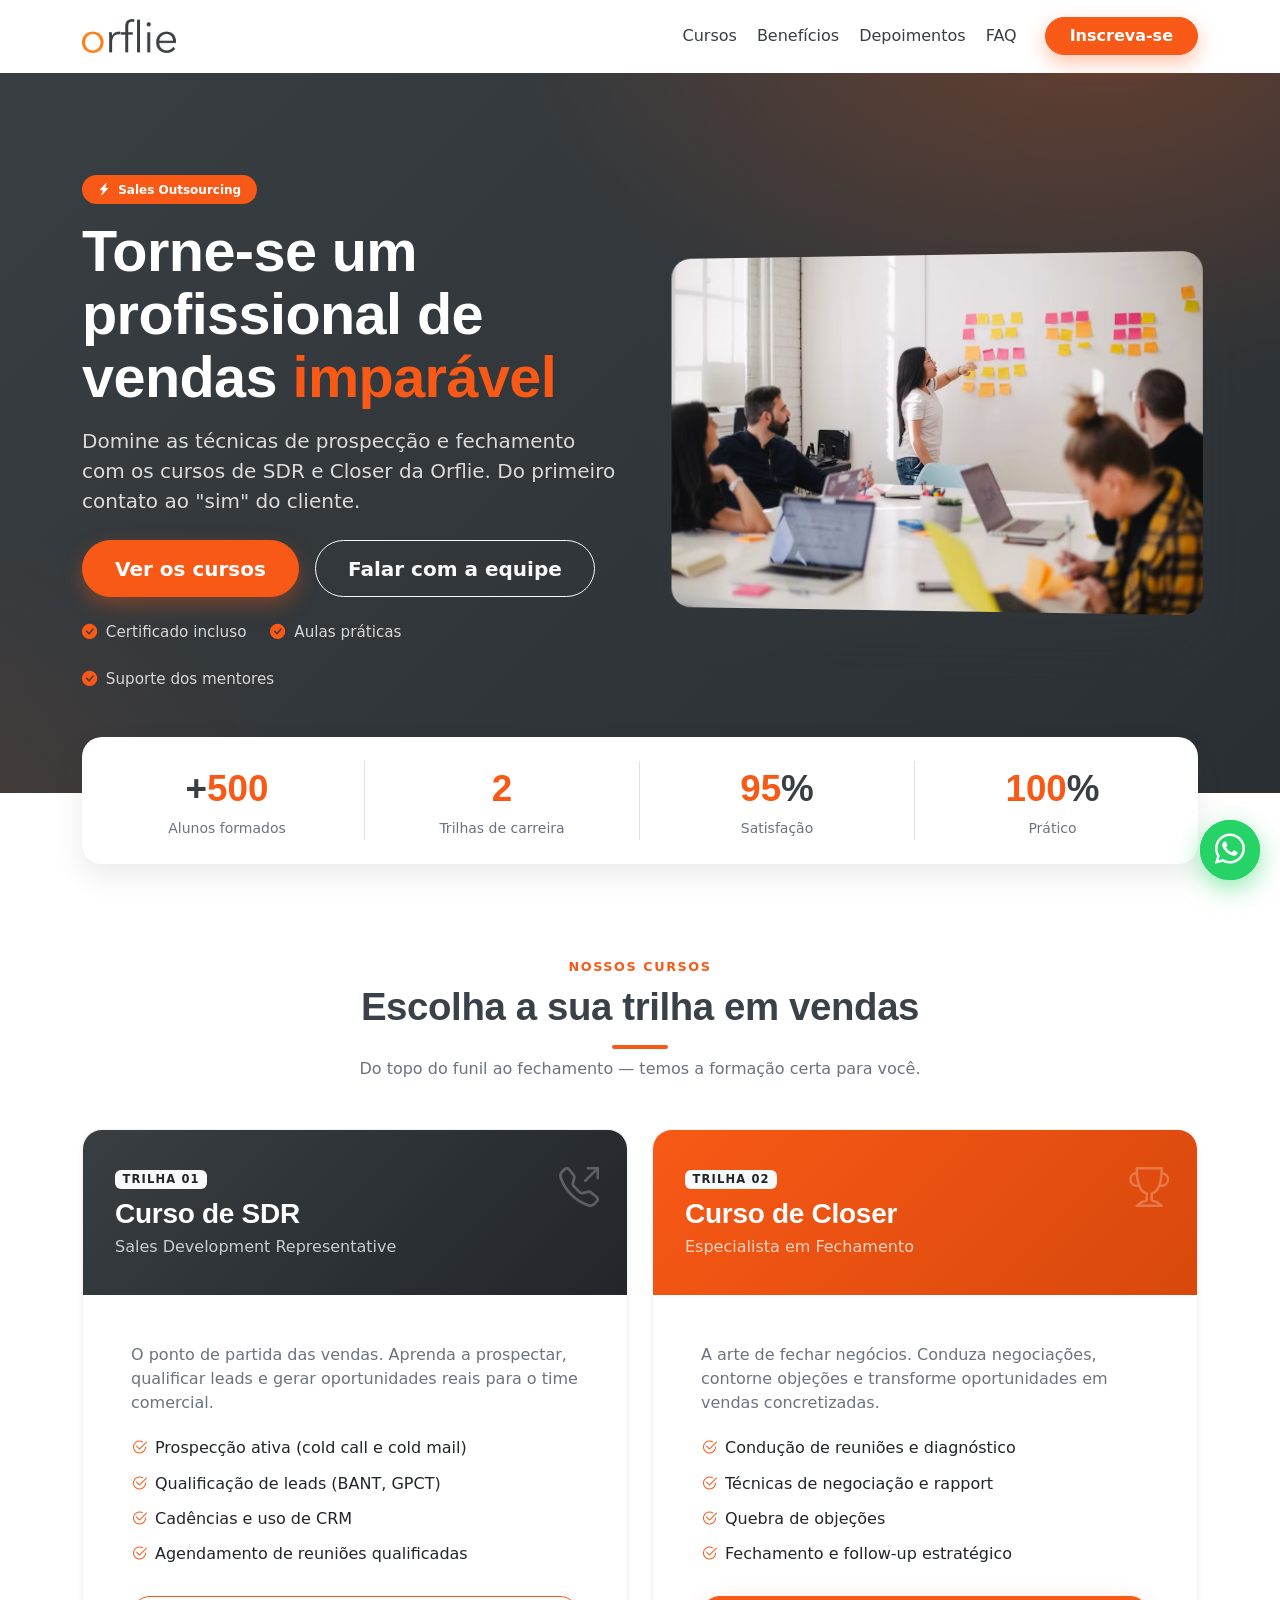
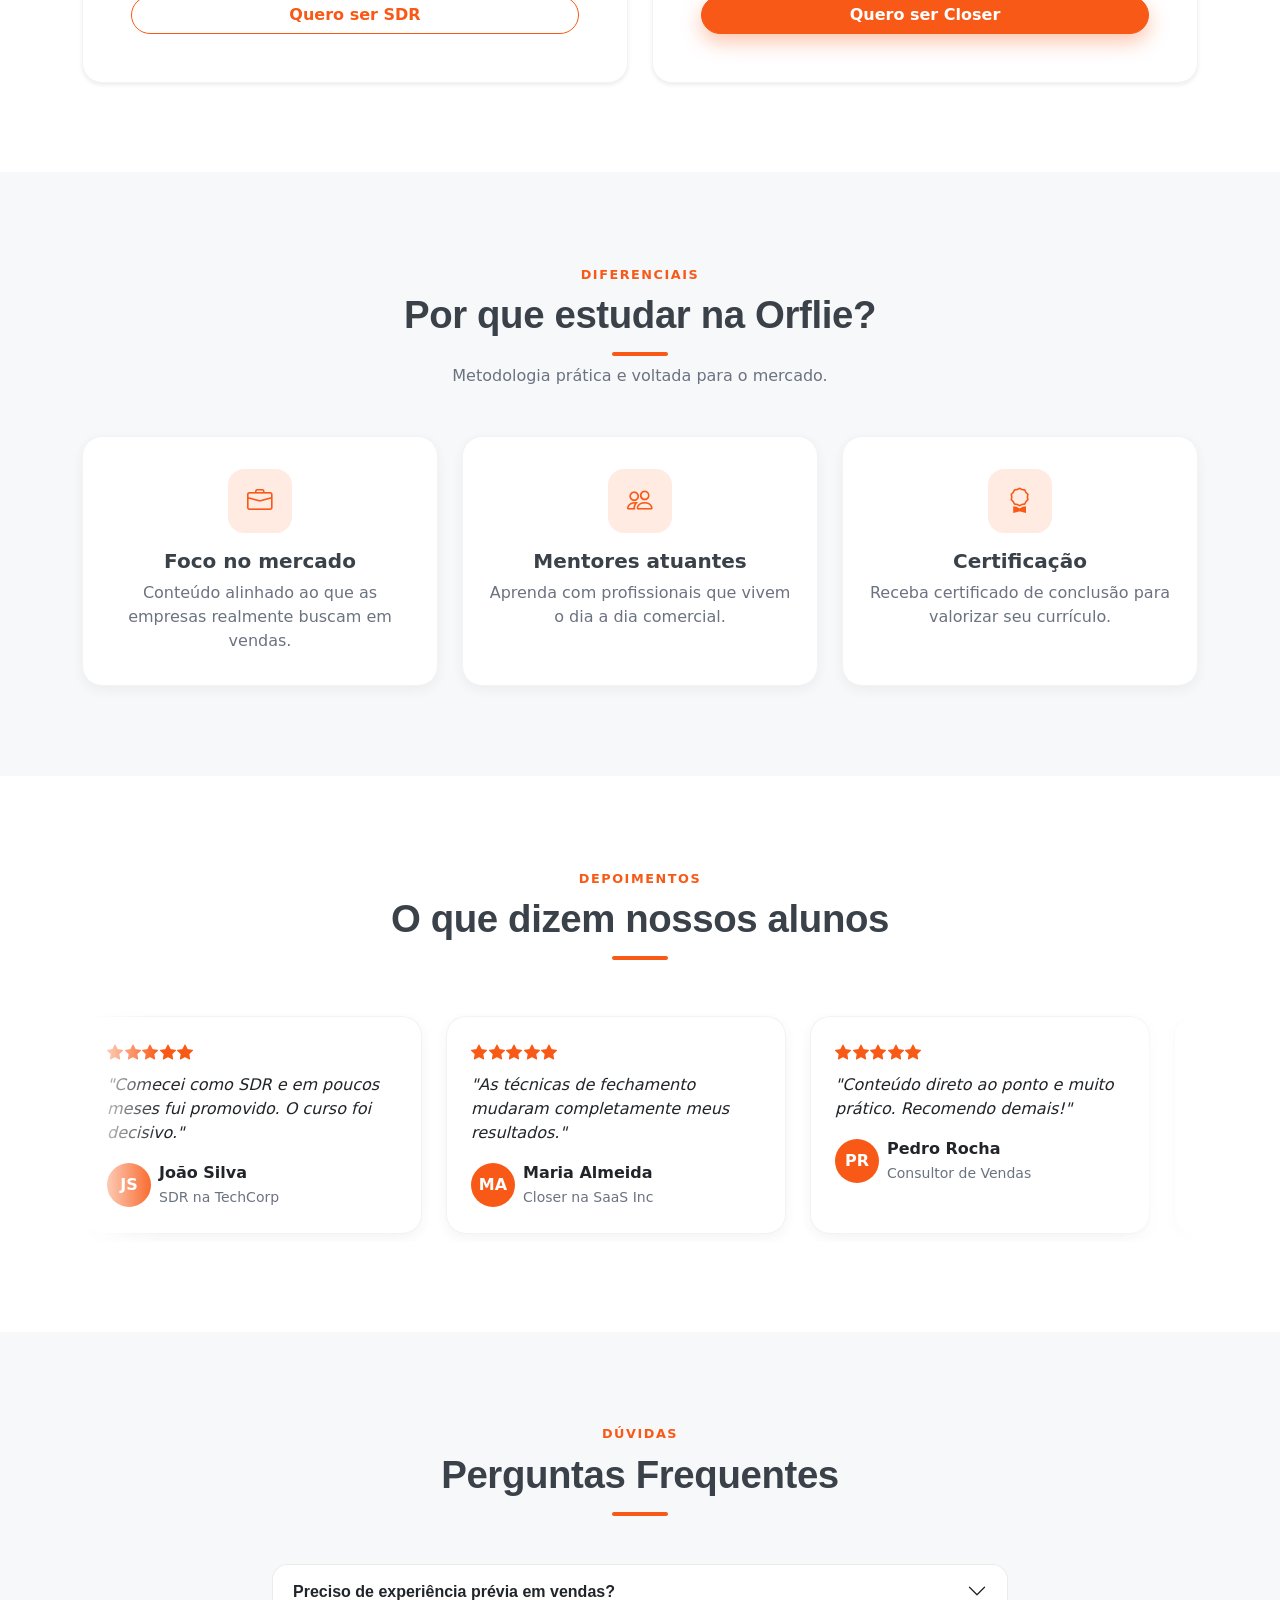
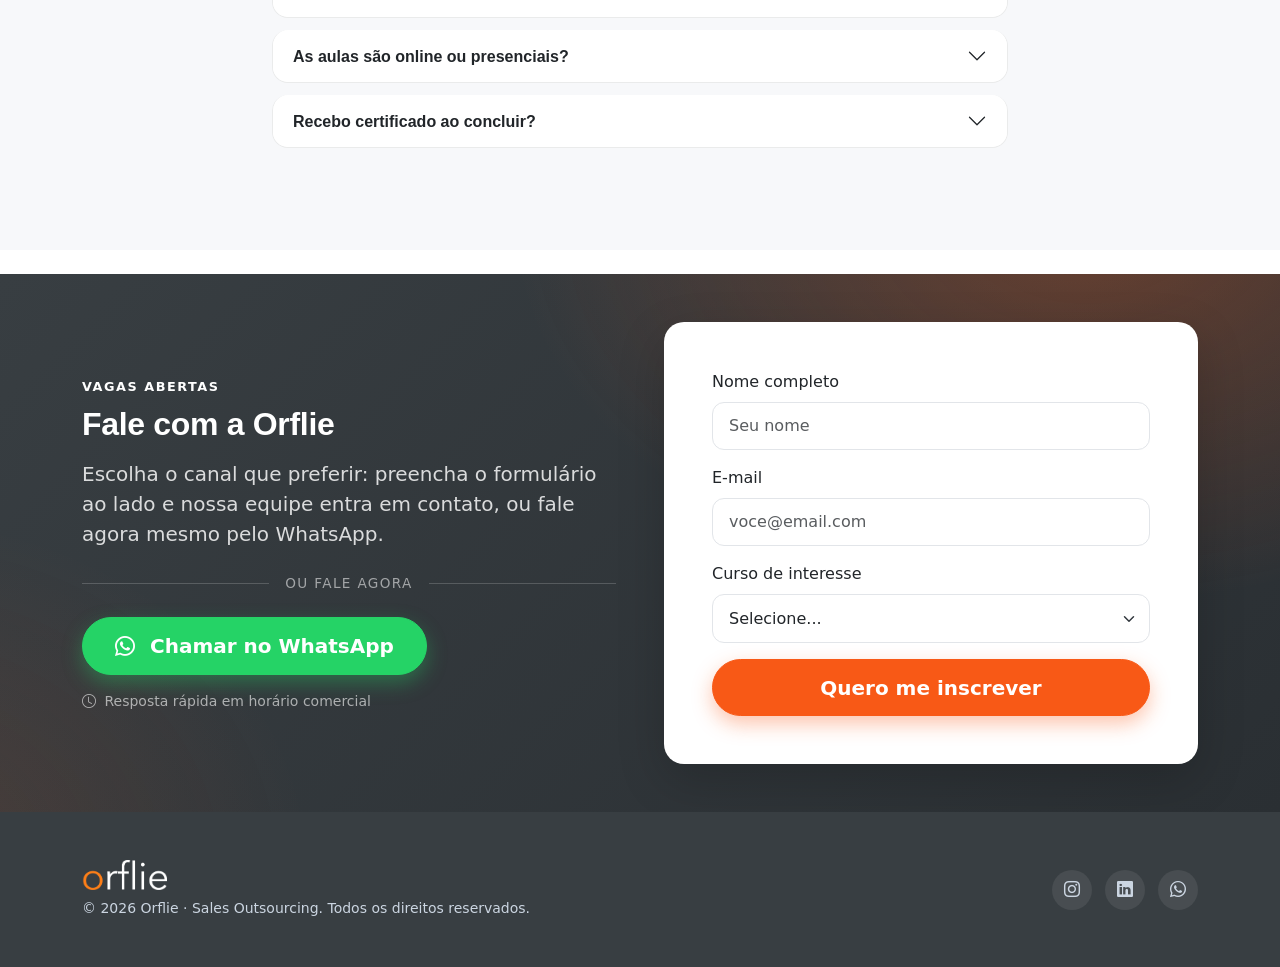
==== index.html @ b22fc9e7 "feat: adiciona robots.txt, sitemap.xml e gerador da og:image - robots.txt e sitemap.xml para rastrea" ====
<!DOCTYPE html>
<html lang="pt-BR">
<head>
  <meta charset="UTF-8" />
  <meta name="viewport" content="width=device-width, initial-scale=1.0" />
  <title>Orflie - Plataforma de Cursos</title>

  <!-- ===== SEO ===== -->
  <meta name="description" content="Plataforma de cursos de vendas da Orflie. Forme-se como SDR ou Closer com metodologia prática: prospecção, qualificação, negociação e fechamento." />
  <meta name="keywords" content="curso de SDR, curso de Closer, cursos de vendas, prospecção, qualificação de leads, fechamento de vendas, Orflie, sales outsourcing, treinamento comercial" />
  <meta name="author" content="Orflie" />
  <meta name="robots" content="index, follow" />
  <meta name="theme-color" content="#F85916" />
  <link rel="canonical" href="https://cursos.orflie.com/" />

  <!-- Open Graph (WhatsApp, Facebook, LinkedIn) -->
  <meta property="og:type" content="website" />
  <meta property="og:site_name" content="Orflie" />
  <meta property="og:locale" content="pt_BR" />
  <meta property="og:title" content="Orflie - Plataforma de Cursos" />
  <meta property="og:description" content="Forme-se como SDR ou Closer com metodologia prática de vendas. Do primeiro contato ao fechamento." />
  <meta property="og:url" content="https://cursos.orflie.com/" />
  <meta property="og:image" content="https://cursos.orflie.com/assets/images/og-image.png" />
  <meta property="og:image:width" content="1200" />
  <meta property="og:image:height" content="630" />
  <meta property="og:image:alt" content="Orflie - Plataforma de Cursos de SDR e Closer" />

  <!-- Twitter Cards -->
  <meta name="twitter:card" content="summary_large_image" />
  <meta name="twitter:title" content="Orflie - Plataforma de Cursos" />
  <meta name="twitter:description" content="Forme-se como SDR ou Closer com metodologia prática de vendas. Do primeiro contato ao fechamento." />
  <meta name="twitter:image" content="https://cursos.orflie.com/assets/images/og-image.png" />

  <!-- Favicon -->
  <link rel="icon" href="assets/images/favicon.ico" sizes="any" />
  <link rel="shortcut icon" href="assets/images/favicon.ico" />

  <!-- ===== Segurança aplicável via meta (as demais vêm por HTTP header) ===== -->
  <meta http-equiv="Content-Security-Policy" content="default-src 'self'; script-src 'self' https://cdn.jsdelivr.net; style-src 'self' https://cdn.jsdelivr.net https://fonts.googleapis.com 'unsafe-inline'; font-src 'self' https://cdn.jsdelivr.net https://fonts.gstatic.com; img-src 'self' data:; connect-src 'self'; base-uri 'self'; form-action 'self'; object-src 'none'" />
  <meta name="referrer" content="strict-origin-when-cross-origin" />

  <!-- ===== Fontes ===== -->
  <link rel="preconnect" href="https://fonts.googleapis.com" />
  <link rel="preconnect" href="https://fonts.gstatic.com" crossorigin />
  <link href="https://fonts.googleapis.com/css2?family=Inter:wght@400;500;600;700&family=Poppins:wght@600;700;800&display=swap" rel="stylesheet" />

  <!-- ===== Bootstrap 5 CSS ===== -->
  <link
    href="https://cdn.jsdelivr.net/npm/bootstrap@5.3.3/dist/css/bootstrap.min.css"
    rel="stylesheet"
    integrity="sha384-QWTKZyjpPEjISv5WaRU9OFeRpok6YctnYmDr5pNlyT2bRjXh0JMhjY6hW+ALEwIH"
    crossorigin="anonymous"
  />
  <!-- ===== Bootstrap Icons ===== -->
  <link rel="stylesheet" href="https://cdn.jsdelivr.net/npm/bootstrap-icons@1.11.3/font/bootstrap-icons.min.css" />

  <!-- ===== CSS da Orflie ===== -->
  <link rel="stylesheet" href="assets/css/style.css" />

  <!-- ===== Dados estruturados (JSON-LD) ===== -->
  <script type="application/ld+json">
  {
    "@context": "https://schema.org",
    "@graph": [
      {
        "@type": "EducationalOrganization",
        "@id": "https://cursos.orflie.com/#organizacao",
        "name": "Orflie",
        "url": "https://cursos.orflie.com/",
        "logo": "https://cursos.orflie.com/assets/images/orflie-light.png",
        "description": "Plataforma de cursos de vendas da Orflie: formação prática para SDR e Closer.",
        "sameAs": [
          "https://www.instagram.com/orflie_group/",
          "https://www.linkedin.com/company/orflie/"
        ]
      },
      {
        "@type": "Course",
        "name": "Curso de SDR",
        "description": "Sales Development Representative: prospecção ativa, qualificação de leads (BANT, GPCT), cadências, uso de CRM e agendamento de reuniões qualificadas.",
        "provider": { "@id": "https://cursos.orflie.com/#organizacao" }
      },
      {
        "@type": "Course",
        "name": "Curso de Closer",
        "description": "Especialista em fechamento: condução de reuniões, técnicas de negociação e rapport, quebra de objeções e follow-up estratégico.",
        "provider": { "@id": "https://cursos.orflie.com/#organizacao" }
      }
    ]
  }
  </script>
</head>
<body>

  <!-- NAVBAR -->
  <nav class="navbar navbar-expand-lg navbar-light sticky-top" id="mainNav">
    <div class="container">
      <a class="navbar-brand" href="#">
        <img class="js-logo" data-variant="light" src="assets/images/orflie-light.png" alt="Orflie" />
      </a>
      <button class="navbar-toggler border-0" type="button" data-bs-toggle="collapse" data-bs-target="#menu" aria-label="Abrir menu">
        <span class="navbar-toggler-icon"></span>
      </button>
      <div class="collapse navbar-collapse" id="menu">
        <ul class="navbar-nav ms-auto mb-2 mb-lg-0 align-items-lg-center gap-lg-1">
          <li class="nav-item"><a class="nav-link" href="#cursos">Cursos</a></li>
          <li class="nav-item"><a class="nav-link" href="#beneficios">Benefícios</a></li>
          <li class="nav-item"><a class="nav-link" href="#depoimentos">Depoimentos</a></li>
          <li class="nav-item"><a class="nav-link" href="#faq">FAQ</a></li>
          <li class="nav-item ms-lg-3">
            <a class="btn btn-primary px-4" href="#contato">Inscreva-se</a>
          </li>
        </ul>
      </div>
    </div>
  </nav>

  <!-- HERO -->
  <header class="hero">
    <div class="container">
      <div class="row align-items-center g-5">
        <div class="col-lg-6">
          <span class="badge rounded-pill mb-3 px-3 py-2" style="background:var(--orflie-primary)">
            <i class="bi bi-lightning-charge-fill me-1"></i> Sales Outsourcing
          </span>
          <h1 class="mb-3">Torne-se um profissional de vendas <span class="highlight">imparável</span></h1>
          <p class="lead mb-4">
            Domine as técnicas de prospecção e fechamento com os cursos de
            <strong>SDR</strong> e <strong>Closer</strong> da Orflie. Do primeiro
            contato ao "sim" do cliente.
          </p>
          <div class="hero-actions d-flex flex-wrap gap-3">
            <a href="#cursos" class="btn btn-primary btn-lg">Ver os cursos</a>
            <a href="#contato" class="btn btn-outline-light btn-lg">Falar com a equipe</a>
          </div>
          <div class="hero-checks d-flex flex-wrap gap-4 mt-4">
            <span class="hero-check"><i class="bi bi-check-circle-fill me-1"></i> Certificado incluso</span>
            <span class="hero-check"><i class="bi bi-check-circle-fill me-1"></i> Aulas práticas</span>
            <span class="hero-check"><i class="bi bi-check-circle-fill me-1"></i> Suporte dos mentores</span>
          </div>
        </div>
        <div class="col-lg-6 text-center">
          <img
            class="hero-img img-fluid"
            src="assets/images/image.png"
            alt="Equipe de vendas em treinamento"
          />
        </div>
      </div>
    </div>
  </header>

  <!-- FAIXA DE ESTATÍSTICAS -->
  <div class="container">
    <div class="stats-band py-4 px-3">
      <div class="row text-center g-3">
        <div class="col-6 col-md-3 stat-item border-end">
          <div class="stat-number">+<span>500</span></div>
          <small class="text-muted-2">Alunos formados</small>
        </div>
        <div class="col-6 col-md-3 stat-item border-end">
          <div class="stat-number"><span>2</span></div>
          <small class="text-muted-2">Trilhas de carreira</small>
        </div>
        <div class="col-6 col-md-3 stat-item border-end">
          <div class="stat-number"><span>95</span>%</div>
          <small class="text-muted-2">Satisfação</small>
        </div>
        <div class="col-6 col-md-3 stat-item">
          <div class="stat-number"><span>100</span>%</div>
          <small class="text-muted-2">Prático</small>
        </div>
      </div>
    </div>
  </div>

  <!-- CURSOS -->
  <section id="cursos" class="section-block">
    <div class="container">
      <div class="text-center mb-5">
        <span class="kicker">Nossos cursos</span>
        <h2 class="section-title">Escolha a sua trilha em vendas</h2>
        <p class="text-muted-2">Do topo do funil ao fechamento — temos a formação certa para você.</p>
      </div>

      <div class="row g-4">
        <!-- CURSO SDR -->
        <div class="col-lg-6">
          <div class="card course-card shadow-sm">
            <div class="course-header sdr">
              <i class="bi bi-telephone-outbound course-icon"></i>
              <span class="badge bg-light text-dark badge-course mb-2">TRILHA 01</span>
              <h3 class="fw-bold mb-1">Curso de SDR</h3>
              <p class="mb-0 opacity-75">Sales Development Representative</p>
            </div>
            <div class="card-body p-4 p-md-5">
              <p class="text-muted-2">
                O ponto de partida das vendas. Aprenda a prospectar, qualificar leads
                e gerar oportunidades reais para o time comercial.
              </p>
              <ul class="list-unstyled course-list mb-4">
                <li><i class="bi bi-check2-circle me-2"></i>Prospecção ativa (cold call e cold mail)</li>
                <li><i class="bi bi-check2-circle me-2"></i>Qualificação de leads (BANT, GPCT)</li>
                <li><i class="bi bi-check2-circle me-2"></i>Cadências e uso de CRM</li>
                <li><i class="bi bi-check2-circle me-2"></i>Agendamento de reuniões qualificadas</li>
              </ul>
              <a href="#contato" class="btn btn-outline-primary w-100">Quero ser SDR</a>
            </div>
          </div>
        </div>

        <!-- CURSO CLOSER -->
        <div class="col-lg-6">
          <div class="card course-card shadow-sm">
            <div class="course-header closer">
              <i class="bi bi-trophy course-icon"></i>
              <span class="badge bg-light text-dark badge-course mb-2">TRILHA 02</span>
              <h3 class="fw-bold mb-1">Curso de Closer</h3>
              <p class="mb-0 opacity-75">Especialista em Fechamento</p>
            </div>
            <div class="card-body p-4 p-md-5">
              <p class="text-muted-2">
                A arte de fechar negócios. Conduza negociações, contorne objeções
                e transforme oportunidades em vendas concretizadas.
              </p>
              <ul class="list-unstyled course-list mb-4">
                <li><i class="bi bi-check2-circle me-2"></i>Condução de reuniões e diagnóstico</li>
                <li><i class="bi bi-check2-circle me-2"></i>Técnicas de negociação e rapport</li>
                <li><i class="bi bi-check2-circle me-2"></i>Quebra de objeções</li>
                <li><i class="bi bi-check2-circle me-2"></i>Fechamento e follow-up estratégico</li>
              </ul>
              <a href="#contato" class="btn btn-primary w-100">Quero ser Closer</a>
            </div>
          </div>
        </div>
      </div>
    </div>
  </section>

  <!-- BENEFÍCIOS -->
  <section id="beneficios" class="section-block section-alt">
    <div class="container">
      <div class="text-center mb-5">
        <span class="kicker">Diferenciais</span>
        <h2 class="section-title">Por que estudar na Orflie?</h2>
        <p class="text-muted-2">Metodologia prática e voltada para o mercado.</p>
      </div>
      <div class="row g-4 text-center">
        <div class="col-md-4">
          <div class="feature-card">
            <div class="feature-icon"><i class="bi bi-briefcase"></i></div>
            <h5 class="fw-bold">Foco no mercado</h5>
            <p class="text-muted-2 mb-0">Conteúdo alinhado ao que as empresas realmente buscam em vendas.</p>
          </div>
        </div>
        <div class="col-md-4">
          <div class="feature-card">
            <div class="feature-icon"><i class="bi bi-people"></i></div>
            <h5 class="fw-bold">Mentores atuantes</h5>
            <p class="text-muted-2 mb-0">Aprenda com profissionais que vivem o dia a dia comercial.</p>
          </div>
        </div>
        <div class="col-md-4">
          <div class="feature-card">
            <div class="feature-icon"><i class="bi bi-award"></i></div>
            <h5 class="fw-bold">Certificação</h5>
            <p class="text-muted-2 mb-0">Receba certificado de conclusão para valorizar seu currículo.</p>
          </div>
        </div>
      </div>
    </div>
  </section>

  <!-- DEPOIMENTOS -->
  <section id="depoimentos" class="section-block">
    <div class="container">
      <div class="text-center mb-5">
        <span class="kicker">Depoimentos</span>
        <h2 class="section-title">O que dizem nossos alunos</h2>
      </div>
      <!-- Carrossel de rolagem contínua (esteira). O JS duplica os cards p/ loop perfeito -->
      <div class="testimonials-marquee">
        <div class="testimonials-track">
          <div class="testimonial-item">
            <div class="card testimonial-card p-2 h-100">
              <div class="card-body">
                <p class="stars mb-2"><i class="bi bi-star-fill"></i><i class="bi bi-star-fill"></i><i class="bi bi-star-fill"></i><i class="bi bi-star-fill"></i><i class="bi bi-star-fill"></i></p>
                <p class="fst-italic">"Comecei como SDR e em poucos meses fui promovido. O curso foi decisivo."</p>
                <div class="d-flex align-items-center mt-3">
                  <div class="avatar me-2">JS</div>
                  <div><strong>João Silva</strong><br><small class="text-muted-2">SDR na TechCorp</small></div>
                </div>
              </div>
            </div>
          </div>
          <div class="testimonial-item">
            <div class="card testimonial-card p-2 h-100">
              <div class="card-body">
                <p class="stars mb-2"><i class="bi bi-star-fill"></i><i class="bi bi-star-fill"></i><i class="bi bi-star-fill"></i><i class="bi bi-star-fill"></i><i class="bi bi-star-fill"></i></p>
                <p class="fst-italic">"As técnicas de fechamento mudaram completamente meus resultados."</p>
                <div class="d-flex align-items-center mt-3">
                  <div class="avatar me-2">MA</div>
                  <div><strong>Maria Almeida</strong><br><small class="text-muted-2">Closer na SaaS Inc</small></div>
                </div>
              </div>
            </div>
          </div>
          <div class="testimonial-item">
            <div class="card testimonial-card p-2 h-100">
              <div class="card-body">
                <p class="stars mb-2"><i class="bi bi-star-fill"></i><i class="bi bi-star-fill"></i><i class="bi bi-star-fill"></i><i class="bi bi-star-fill"></i><i class="bi bi-star-fill"></i></p>
                <p class="fst-italic">"Conteúdo direto ao ponto e muito prático. Recomendo demais!"</p>
                <div class="d-flex align-items-center mt-3">
                  <div class="avatar me-2">PR</div>
                  <div><strong>Pedro Rocha</strong><br><small class="text-muted-2">Consultor de Vendas</small></div>
                </div>
              </div>
            </div>
          </div>
          <div class="testimonial-item">
            <div class="card testimonial-card p-2 h-100">
              <div class="card-body">
                <p class="stars mb-2"><i class="bi bi-star-fill"></i><i class="bi bi-star-fill"></i><i class="bi bi-star-fill"></i><i class="bi bi-star-fill"></i><i class="bi bi-star-fill"></i></p>
                <p class="fst-italic">"Saí do zero e hoje bato minhas metas de reuniões todos os meses."</p>
                <div class="d-flex align-items-center mt-3">
                  <div class="avatar me-2">AB</div>
                  <div><strong>Ana Beatriz</strong><br><small class="text-muted-2">SDR na CloudTech</small></div>
                </div>
              </div>
            </div>
          </div>
          <div class="testimonial-item">
            <div class="card testimonial-card p-2 h-100">
              <div class="card-body">
                <p class="stars mb-2"><i class="bi bi-star-fill"></i><i class="bi bi-star-fill"></i><i class="bi bi-star-fill"></i><i class="bi bi-star-fill"></i><i class="bi bi-star-fill"></i></p>
                <p class="fst-italic">"Aprendi a conduzir a negociação com segurança e a fechar muito mais rápido."</p>
                <div class="d-flex align-items-center mt-3">
                  <div class="avatar me-2">LF</div>
                  <div><strong>Lucas Ferreira</strong><br><small class="text-muted-2">Closer na FinPay</small></div>
                </div>
              </div>
            </div>
          </div>
          <div class="testimonial-item">
            <div class="card testimonial-card p-2 h-100">
              <div class="card-body">
                <p class="stars mb-2"><i class="bi bi-star-fill"></i><i class="bi bi-star-fill"></i><i class="bi bi-star-fill"></i><i class="bi bi-star-fill"></i><i class="bi bi-star-fill"></i></p>
                <p class="fst-italic">"Indiquei o curso para todo o meu time. O nível de qualificação subiu muito."</p>
                <div class="d-flex align-items-center mt-3">
                  <div class="avatar me-2">CS</div>
                  <div><strong>Camila Souza</strong><br><small class="text-muted-2">Gerente Comercial</small></div>
                </div>
              </div>
            </div>
          </div>
        </div>
      </div>
    </div>
  </section>

  <!-- FAQ -->
  <section id="faq" class="section-block section-alt">
    <div class="container">
      <div class="text-center mb-5">
        <span class="kicker">Dúvidas</span>
        <h2 class="section-title">Perguntas Frequentes</h2>
      </div>
      <div class="row justify-content-center">
        <div class="col-lg-8">
          <div class="accordion" id="faqAccordion">
            <div class="accordion-item">
              <h2 class="accordion-header">
                <button class="accordion-button collapsed" type="button" data-bs-toggle="collapse" data-bs-target="#faq1">
                  Preciso de experiência prévia em vendas?
                </button>
              </h2>
              <div id="faq1" class="accordion-collapse collapse" data-bs-parent="#faqAccordion">
                <div class="accordion-body text-muted-2">Não! O curso de SDR foi pensado para iniciantes. O de Closer é ideal para quem já tem alguma base e quer evoluir para o fechamento.</div>
              </div>
            </div>
            <div class="accordion-item">
              <h2 class="accordion-header">
                <button class="accordion-button collapsed" type="button" data-bs-toggle="collapse" data-bs-target="#faq2">
                  As aulas são online ou presenciais?
                </button>
              </h2>
              <div id="faq2" class="accordion-collapse collapse" data-bs-parent="#faqAccordion">
                <div class="accordion-body text-muted-2">Defina aqui o formato do seu curso (online, presencial ou híbrido).</div>
              </div>
            </div>
            <div class="accordion-item">
              <h2 class="accordion-header">
                <button class="accordion-button collapsed" type="button" data-bs-toggle="collapse" data-bs-target="#faq3">
                  Recebo certificado ao concluir?
                </button>
              </h2>
              <div id="faq3" class="accordion-collapse collapse" data-bs-parent="#faqAccordion">
                <div class="accordion-body text-muted-2">Sim, ao concluir você recebe o certificado de conclusão da Orflie.</div>
              </div>
            </div>
          </div>
        </div>
      </div>
    </div>
  </section>

  <!-- CTA / CONTATO -->
  <section id="contato" class="py-5 hero mt-4">
    <div class="container">
      <div class="row align-items-center g-5">
        <div class="col-lg-6">
          <span class="kicker" style="color:#fff">Vagas abertas</span>
          <h2 class="fw-bold mb-3">Fale com a Orflie</h2>
          <p class="lead mb-0">Escolha o canal que preferir: preencha o formulário ao lado e nossa equipe entra em contato, ou fale agora mesmo pelo WhatsApp.</p>

          <div class="channel-divider">ou fale agora</div>

          <a href="https://wa.me/551523980186?text=Ol%C3%A1!%20Vim%20pela%20landing%20page%20da%20Orflie%20e%20quero%20saber%20mais%20sobre%20os%20cursos%20de%20SDR%20e%20Closer."
             target="_blank" rel="noopener noreferrer"
             class="btn btn-whatsapp btn-lg">
            <i class="bi bi-whatsapp me-2"></i> Chamar no WhatsApp
          </a>
          <p class="small mt-3 mb-0" style="color:rgba(255,255,255,.6)">
            <i class="bi bi-clock me-1"></i> Resposta rápida em horário comercial
          </p>
        </div>
        <div class="col-lg-6">
          <div class="card border-0 shadow-lg" style="border-radius:var(--radius)">
            <div class="card-body p-4 p-md-5">
              <!-- Ajuste o action para o seu backend / serviço de formulário -->
              <form>
                <div class="mb-3">
                  <label class="form-label fw-500">Nome completo</label>
                  <input type="text" class="form-control" placeholder="Seu nome" required />
                </div>
                <div class="mb-3">
                  <label class="form-label">E-mail</label>
                  <input type="email" class="form-control" placeholder="voce@email.com" required />
                </div>
                <div class="mb-3">
                  <label class="form-label">Curso de interesse</label>
                  <select class="form-select" required>
                    <option value="" selected disabled>Selecione...</option>
                    <option>SDR</option>
                    <option>Closer</option>
                    <option>Os dois</option>
                  </select>
                </div>
                <button type="submit" class="btn btn-primary w-100 btn-lg">Quero me inscrever</button>
              </form>
            </div>
          </div>
        </div>
      </div>
    </div>
  </section>

  <!-- FOOTER -->
  <footer class="py-5">
    <div class="container">
      <div class="row align-items-center">
        <div class="col-md-6 text-center text-md-start">
          <div class="footer-logo mb-2">
            <img class="js-logo" data-variant="dark" src="assets/images/orflie-dark.png" alt="Orflie" />
          </div>
          <p class="mb-0 small">© 2026 Orflie · Sales Outsourcing. Todos os direitos reservados.</p>
        </div>
        <div class="col-md-6 text-center text-md-end mt-3 mt-md-0">
          <a href="https://www.instagram.com/orflie_group/" target="_blank" rel="noopener noreferrer" class="me-2 social-icon" aria-label="Instagram"><i class="bi bi-instagram"></i></a>
          <a href="https://www.linkedin.com/company/orflie/posts/?feedView=all" target="_blank" rel="noopener noreferrer" class="me-2 social-icon" aria-label="LinkedIn"><i class="bi bi-linkedin"></i></a>
          <a href="https://wa.me/551523980186" target="_blank" rel="noopener noreferrer" class="social-icon" aria-label="WhatsApp"><i class="bi bi-whatsapp"></i></a>
        </div>
      </div>
    </div>
  </footer>

  <!-- ===== Botão flutuante do WhatsApp ===== -->
  <a href="https://wa.me/551523980186?text=Ol%C3%A1!%20Vim%20pela%20landing%20page%20da%20Orflie%20e%20quero%20saber%20mais%20sobre%20os%20cursos%20de%20SDR%20e%20Closer."
     target="_blank" rel="noopener noreferrer"
     class="whatsapp-float" aria-label="Falar no WhatsApp">
    <i class="bi bi-whatsapp"></i>
  </a>

  <!-- ===== Bootstrap 5 JS ===== -->
  <script
    src="https://cdn.jsdelivr.net/npm/bootstrap@5.3.3/dist/js/bootstrap.bundle.min.js"
    integrity="sha384-YvpcrYf0tY3lHB60NNkmXc5s9fDVZLESaAA55NDzOxhy9GkcIdslK1eN7N6jIeHz"
    crossorigin="anonymous"
  ></script>
  <!-- ===== JS da Orflie ===== -->
  <script src="assets/js/main.js"></script>
</body>
</html>
---- assets/css/style.css ----
/* ============================================================
   Orflie — Landing de Cursos (Closer & SDR)
   Paleta da marca + layout moderno e responsivo
   ============================================================ */

:root {
  --orflie-primary: #F85916;        /* Laranja da marca */
  --orflie-primary-dark: #d8480c;
  --orflie-primary-soft: rgba(248, 89, 22, .12);
  --orflie-dark: #383E42;           /* Grafite da marca */
  --orflie-dark-2: #2a2f33;
  --orflie-gray: #B0B0B0;           /* Cinza de apoio */
  --orflie-text: #3a4149;
  --orflie-muted: #6b7280;
  --orflie-bg-soft: #f7f8fa;

  /* Sobrescreve o "primary" do Bootstrap para o laranja da Orflie */
  --bs-primary: #F85916;
  --bs-primary-rgb: 248, 89, 22;

  --shadow-sm: 0 .25rem .75rem rgba(56, 62, 66, .06);
  --shadow-md: 0 .75rem 1.75rem rgba(56, 62, 66, .10);
  --shadow-lg: 0 1.75rem 3.5rem rgba(56, 62, 66, .16);
  --radius: 1.25rem;
}

* { scroll-behavior: smooth; }

body {
  font-family: 'Inter', system-ui, -apple-system, 'Segoe UI', sans-serif;
  color: var(--orflie-text);
  overflow-x: hidden;              /* evita rolagem lateral no mobile */
}

h1, h2, h3, h4, .navbar-brand, .display-6 {
  font-family: 'Poppins', 'Inter', sans-serif;
  letter-spacing: -.01em;
}

/* Rótulo "kicker" acima dos títulos */
.kicker {
  display: inline-block;
  font-size: .8rem;
  font-weight: 700;
  letter-spacing: .12em;
  text-transform: uppercase;
  color: var(--orflie-primary);
  margin-bottom: .5rem;
}

.text-muted-2 { color: var(--orflie-muted) !important; }

/* ---------------- Botões ---------------- */
.btn { border-radius: 50rem; font-weight: 600; padding-inline: 1.5rem; }
.btn-lg { padding: .8rem 2rem; }

.btn-primary {
  --bs-btn-bg: var(--orflie-primary);
  --bs-btn-border-color: var(--orflie-primary);
  --bs-btn-hover-bg: var(--orflie-primary-dark);
  --bs-btn-hover-border-color: var(--orflie-primary-dark);
  --bs-btn-active-bg: var(--orflie-primary-dark);
  --bs-btn-active-border-color: var(--orflie-primary-dark);
  --bs-btn-disabled-bg: var(--orflie-primary);
  --bs-btn-disabled-border-color: var(--orflie-primary);
  box-shadow: 0 .5rem 1.25rem rgba(248, 89, 22, .35);
  transition: transform .2s ease, box-shadow .2s ease;
}
.btn-primary:hover { transform: translateY(-2px); box-shadow: 0 .75rem 1.5rem rgba(248, 89, 22, .45); }

.btn-outline-primary {
  --bs-btn-color: var(--orflie-primary);
  --bs-btn-border-color: var(--orflie-primary);
  --bs-btn-hover-bg: var(--orflie-primary);
  --bs-btn-hover-border-color: var(--orflie-primary);
  --bs-btn-active-bg: var(--orflie-primary);
  --bs-btn-active-border-color: var(--orflie-primary);
}
.text-primary { color: var(--orflie-primary) !important; }
.bg-primary   { background-color: var(--orflie-primary) !important; }

/* ---------------- Navbar ---------------- */
.navbar {
  background: rgba(255, 255, 255, .85);
  backdrop-filter: saturate(180%) blur(12px);
  transition: box-shadow .3s ease, padding .3s ease;
  padding-block: .9rem;
}
.navbar.scrolled { box-shadow: var(--shadow-sm); padding-block: .55rem; }
.navbar-brand img { height: 34px; }
.navbar .nav-link { font-weight: 500; color: var(--orflie-dark); }
.navbar .nav-link:hover { color: var(--orflie-primary) !important; }

/* ---------------- Hero ---------------- */
.hero {
  position: relative;
  background:
    radial-gradient(60rem 40rem at 85% -10%, rgba(248, 89, 22, .28), transparent 60%),
    radial-gradient(50rem 40rem at -10% 110%, rgba(248, 89, 22, .12), transparent 55%),
    linear-gradient(135deg, var(--orflie-dark) 0%, var(--orflie-dark-2) 100%);
  color: #fff;
  padding: clamp(4rem, 8vw, 7rem) 0;
  overflow: hidden;
}
.hero h1 { font-weight: 800; font-size: clamp(2.1rem, 5vw, 3.6rem); line-height: 1.1; }
.hero .lead { color: rgba(255, 255, 255, .82); }
.hero .highlight { color: var(--orflie-primary); }
.hero-img {
  border-radius: var(--radius);
  box-shadow: var(--shadow-lg);
  transform: perspective(1200px) rotateY(-6deg);
  transition: transform .4s ease;
}
.hero-img:hover { transform: perspective(1200px) rotateY(0deg); }

.hero-check { color: rgba(255, 255, 255, .8); font-size: .95rem; }
.hero-check i { color: var(--orflie-primary); }

/* Faixa de estatísticas */
.stats-band {
  background: #fff;
  border-radius: var(--radius);
  box-shadow: var(--shadow-md);
  margin-top: -3.5rem;
  position: relative;
  z-index: 3;
}
.stat-number {
  font-family: 'Poppins', sans-serif;
  font-weight: 800;
  font-size: clamp(1.6rem, 4vw, 2.3rem);
  color: var(--orflie-dark);
}
.stat-number span { color: var(--orflie-primary); }

/* ---------------- Seções ---------------- */
section { scroll-margin-top: 80px; }

/* Bloco de seção com mais respiro vertical */
.section-block { padding-block: clamp(4rem, 7vw, 6.5rem); }

/* Fundo alternado para separar as seções */
.section-alt { background: var(--orflie-bg-soft); }

.section-title {
  position: relative;
  font-weight: 800;
  font-size: clamp(1.7rem, 3.5vw, 2.4rem);
  margin-bottom: .5rem;
}
/* Barra laranja de destaque abaixo do título */
.section-title::after {
  content: "";
  display: block;
  width: 56px; height: 4px;
  border-radius: 2px;
  background: var(--orflie-primary);
  margin: .9rem auto 0;
}

/* ---------------- Cards de curso ---------------- */
.course-card {
  border: 1px solid rgba(56, 62, 66, .06);
  border-radius: var(--radius);
  transition: transform .3s ease, box-shadow .3s ease;
  overflow: hidden;
  height: 100%;
  background: #fff;
  box-shadow: var(--shadow-sm);
}
.course-card:hover { transform: translateY(-10px); box-shadow: var(--shadow-lg); }
.course-card .badge-course { font-size: .72rem; letter-spacing: .1em; font-weight: 700; }
.course-header { padding: 2.25rem 2rem; color: #fff; position: relative; }
.course-header.sdr    { background: linear-gradient(135deg, #383E42, #22262a); }
.course-header.closer { background: linear-gradient(135deg, #F85916, #d8480c); }
.course-header .course-icon {
  position: absolute; top: 1.75rem; right: 1.75rem;
  font-size: 2.5rem; opacity: .25;
}
.course-list li { padding: .35rem 0; }
.course-list i { color: var(--orflie-primary); }

/* ---------------- Ícones de benefício ---------------- */
.feature-card {
  background: #fff; border-radius: var(--radius);
  padding: 2rem 1.5rem; height: 100%;
  border: 1px solid rgba(56, 62, 66, .06);
  box-shadow: var(--shadow-sm);
  transition: transform .3s ease, box-shadow .3s ease;
}
.feature-card:hover { transform: translateY(-6px); box-shadow: var(--shadow-md); }
.feature-icon {
  width: 64px; height: 64px;
  display: inline-flex; align-items: center; justify-content: center;
  border-radius: 1rem;
  background: var(--orflie-primary-soft);
  color: var(--orflie-primary);
  font-size: 1.6rem;
  margin-bottom: 1rem;
}

/* ---------------- Depoimentos ---------------- */
.testimonial-card {
  background: #fff; border: 1px solid rgba(56, 62, 66, .06);
  border-radius: var(--radius); height: 100%;
  box-shadow: var(--shadow-sm);
  transition: transform .3s ease, box-shadow .3s ease;
}
.testimonial-card:hover { transform: translateY(-6px); box-shadow: var(--shadow-md); }
.avatar {
  width: 44px; height: 44px;
  background: var(--orflie-primary); color: #fff;
  display: flex; align-items: center; justify-content: center;
  border-radius: 50%; font-weight: 600; flex-shrink: 0;
}
.stars { color: var(--orflie-primary); letter-spacing: .1em; }

/* ---- Carrossel de depoimentos (esteira contínua) ---- */
.testimonials-marquee {
  overflow: hidden;
  padding: .5rem 0;
  -webkit-mask-image: linear-gradient(90deg, transparent, #000 7%, #000 93%, transparent);
          mask-image: linear-gradient(90deg, transparent, #000 7%, #000 93%, transparent);
}
.testimonials-track {
  display: flex;
  width: max-content;
  animation: testimonials-scroll 55s linear infinite;
}
.testimonials-marquee:hover .testimonials-track { animation-play-state: paused; }
.testimonial-item { flex: 0 0 340px; margin-right: 1.5rem; }

@keyframes testimonials-scroll {
  from { transform: translateX(0); }
  to   { transform: translateX(-50%); }
}

@media (max-width: 575.98px) {
  .testimonial-item { flex-basis: 82vw; margin-right: 1rem; }
}
@media (prefers-reduced-motion: reduce) {
  .testimonials-track { animation: none; flex-wrap: wrap; justify-content: center; width: auto; }
  .testimonial-item { margin-bottom: 1.5rem; }
  .testimonials-marquee { -webkit-mask-image: none; mask-image: none; }
}

/* ---------------- Accordion (FAQ) ---------------- */
.accordion { --bs-accordion-border-color: rgba(56, 62, 66, .1); }
.accordion-item { border-radius: 1rem !important; overflow: hidden; margin-bottom: .75rem; }
.accordion-button { font-weight: 600; }
.accordion-button:not(.collapsed) { color: var(--orflie-primary); background: var(--orflie-primary-soft); }
.accordion-button:focus { box-shadow: none; border-color: var(--orflie-primary); }
.accordion-button:not(.collapsed)::after {
  filter: invert(45%) sepia(89%) saturate(2000%) hue-rotate(350deg);
}

/* ---------------- Formulário ---------------- */
.form-control, .form-select { border-radius: .75rem; padding: .7rem 1rem; border-color: #e2e5e9; }
.form-control:focus, .form-select:focus {
  border-color: var(--orflie-primary);
  box-shadow: 0 0 0 .2rem var(--orflie-primary-soft);
}

/* ---------------- WhatsApp ---------------- */
.btn-whatsapp {
  background: #25D366; border-color: #25D366; color: #fff;
  font-weight: 600; border-radius: 50rem;
  box-shadow: 0 .5rem 1.25rem rgba(37, 211, 102, .35);
  transition: transform .2s ease, box-shadow .2s ease, background .2s ease;
}
.btn-whatsapp:hover {
  background: #1da851; border-color: #1da851; color: #fff;
  transform: translateY(-2px);
  box-shadow: 0 .75rem 1.5rem rgba(37, 211, 102, .45);
}

/* Divisor "ou" entre os dois canais */
.channel-divider {
  display: flex; align-items: center; gap: 1rem;
  color: rgba(255, 255, 255, .55); font-size: .85rem;
  text-transform: uppercase; letter-spacing: .1em; margin: 1.5rem 0;
}
.channel-divider::before,
.channel-divider::after {
  content: ""; flex: 1; height: 1px; background: rgba(255, 255, 255, .18);
}

/* Botão flutuante do WhatsApp */
.whatsapp-float {
  position: fixed; right: 1.25rem; bottom: 1.25rem;
  width: 60px; height: 60px; border-radius: 50%;
  background: #25D366; color: #fff;
  display: inline-flex; align-items: center; justify-content: center;
  font-size: 1.9rem; z-index: 1050;
  box-shadow: 0 .5rem 1.5rem rgba(37, 211, 102, .5);
  transition: transform .2s ease, box-shadow .2s ease;
}
.whatsapp-float:hover { color: #fff; transform: scale(1.08); }
.whatsapp-float::after {
  content: ""; position: absolute; inset: 0; border-radius: 50%;
  border: 2px solid #25D366; animation: wa-pulse 2s ease-out infinite;
}
@keyframes wa-pulse {
  0%   { transform: scale(1);   opacity: .6; }
  100% { transform: scale(1.8); opacity: 0; }
}
@media (max-width: 575.98px) {
  .whatsapp-float { width: 54px; height: 54px; font-size: 1.7rem; }
}
@media (prefers-reduced-motion: reduce) {
  .whatsapp-float::after { animation: none; }
}

/* ---------------- Rodapé ---------------- */
footer { background: var(--orflie-dark); color: #cbd5e1; }
footer a { transition: color .2s ease; }
footer a:hover { color: var(--orflie-primary) !important; }
footer .footer-logo img { height: 30px; }
.social-icon {
  width: 40px; height: 40px; border-radius: 50%;
  display: inline-flex; align-items: center; justify-content: center;
  background: rgba(255, 255, 255, .08);
  color: #cbd5e1 !important;
  transition: background .2s ease, transform .2s ease, color .2s ease;
}
.social-icon:hover {
  background: var(--orflie-primary);
  color: #fff !important;          /* mantém o ícone branco sobre o laranja */
  transform: translateY(-3px);
}

/* ============================================================
   RESPONSIVO — celular e telas pequenas
   ============================================================ */
@media (max-width: 991.98px) {
  .hero-img { transform: none; margin-top: 2.5rem; max-width: 90%; }
  .stats-band { margin-top: 1.5rem; }
}

@media (max-width: 767.98px) {
  .hero { text-align: center; padding: 3.5rem 0 2.5rem; }
  .hero .hero-actions { justify-content: center; }
  .hero .hero-checks { justify-content: center; }
  .course-header { padding: 1.75rem 1.5rem; }
  .stats-band .stat-item { border: none !important; }
}

@media (max-width: 575.98px) {
  .hero .hero-actions { flex-direction: column; }
  .hero .hero-actions .btn { width: 100%; }
  .navbar .btn { width: 100%; margin-top: .5rem; }
  .section-title { font-size: 1.6rem; }
  h1, .hero h1 { font-size: 2rem; }
}

/* Acessibilidade: respeita quem prefere menos animação */
@media (prefers-reduced-motion: reduce) {
  *, .btn-primary, .course-card, .hero-img { transition: none !important; }
  * { scroll-behavior: auto; }
}
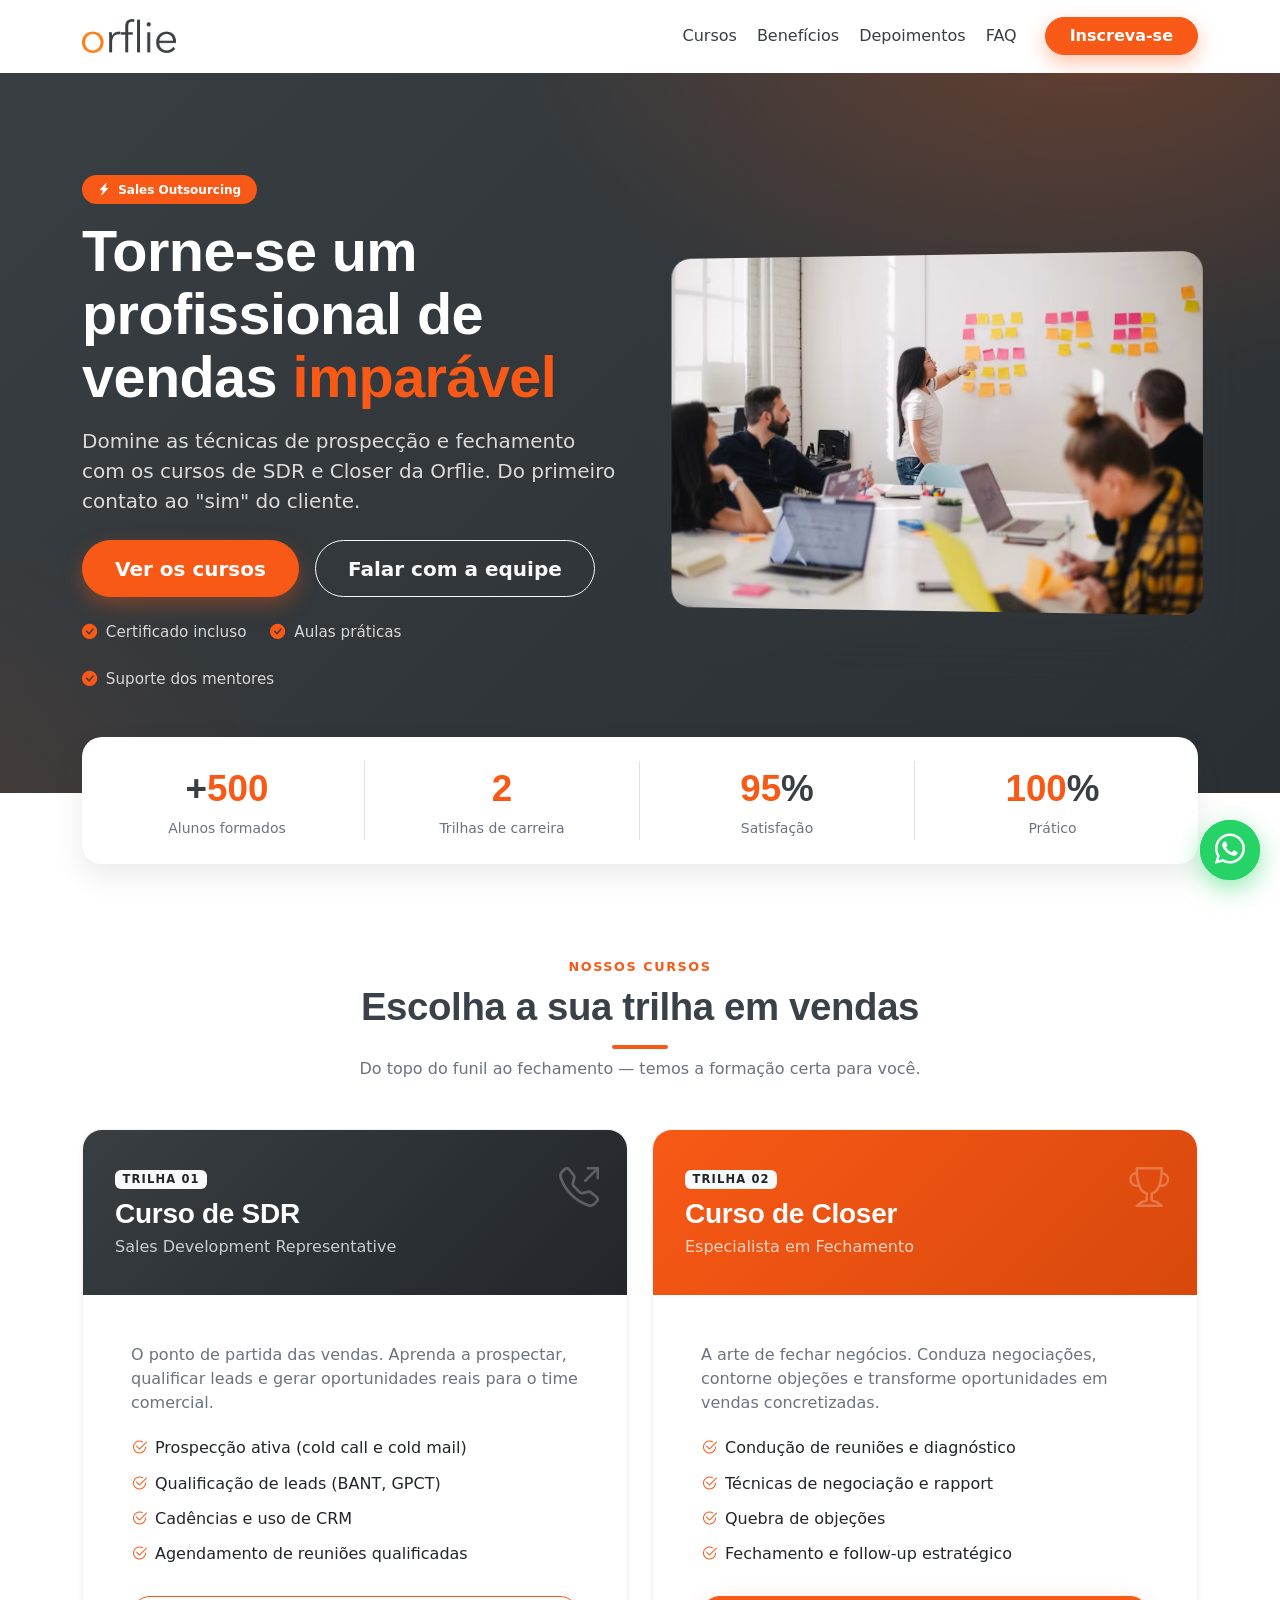
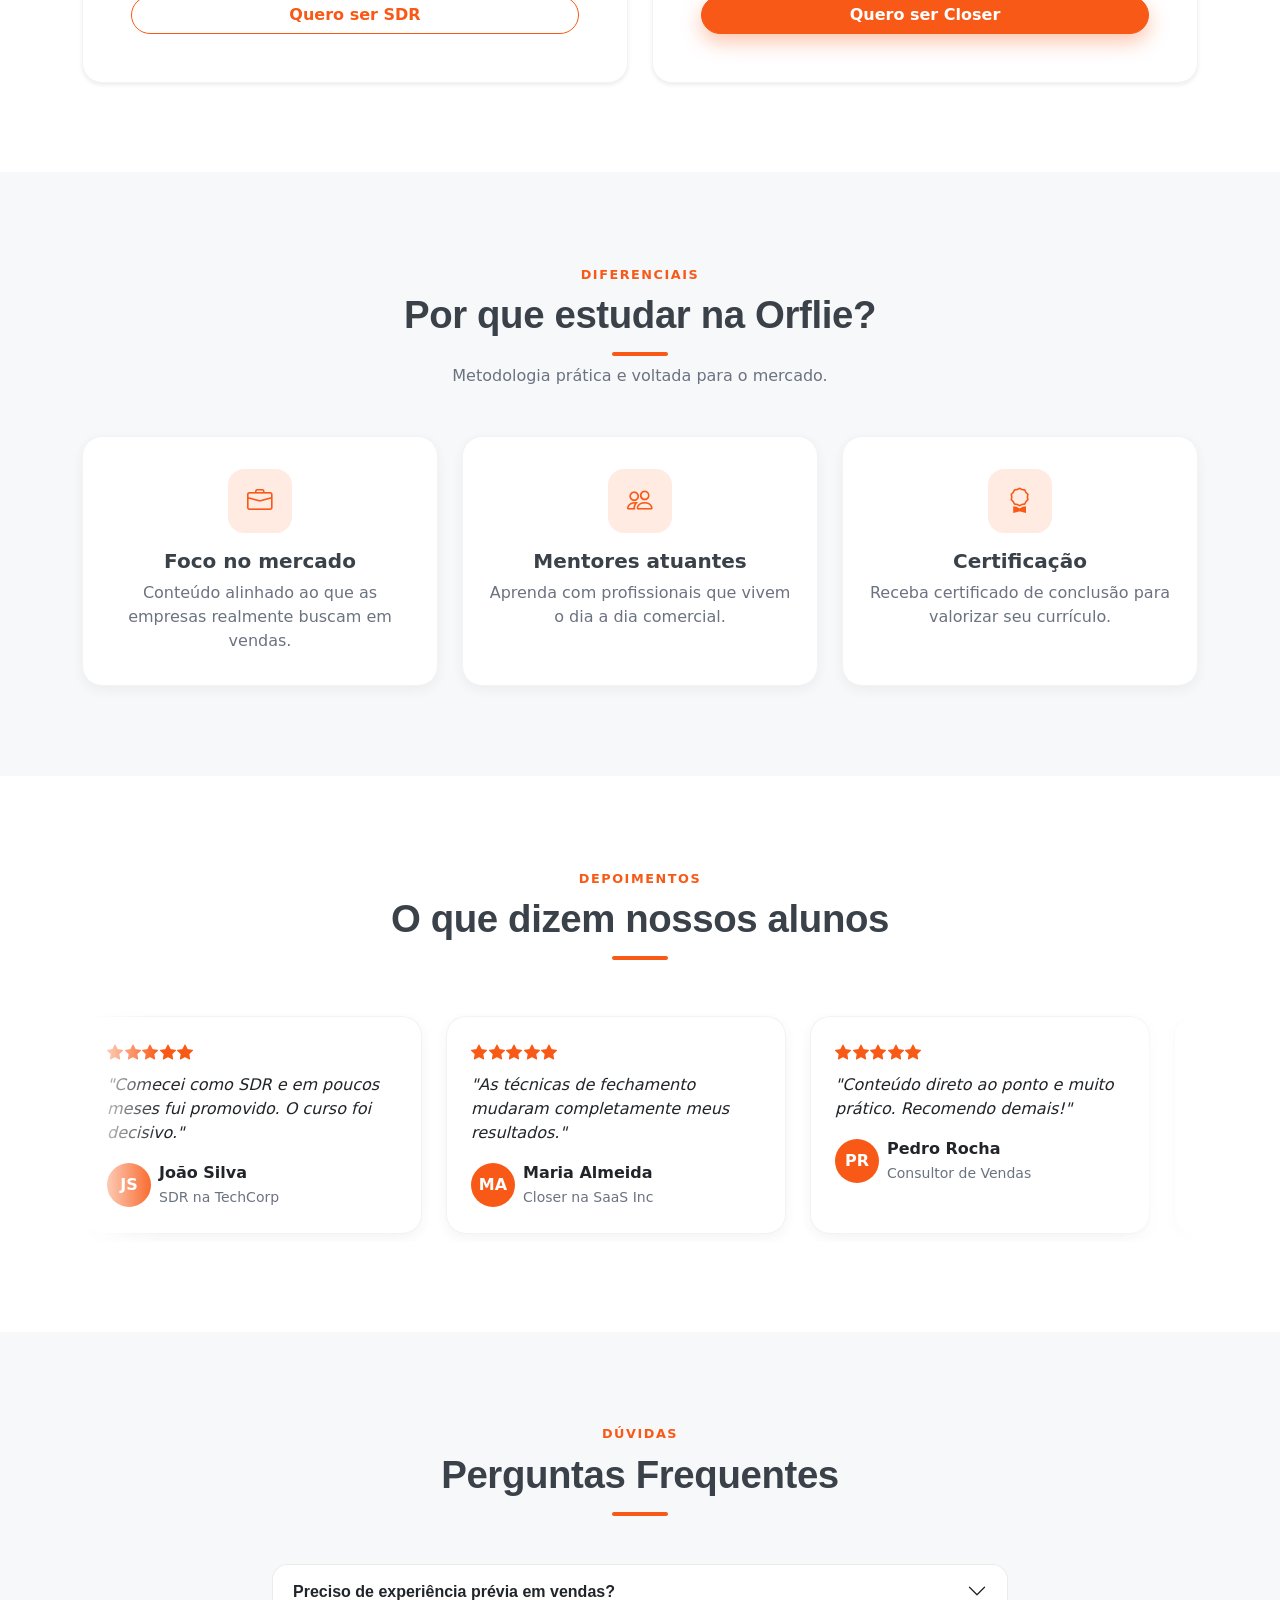
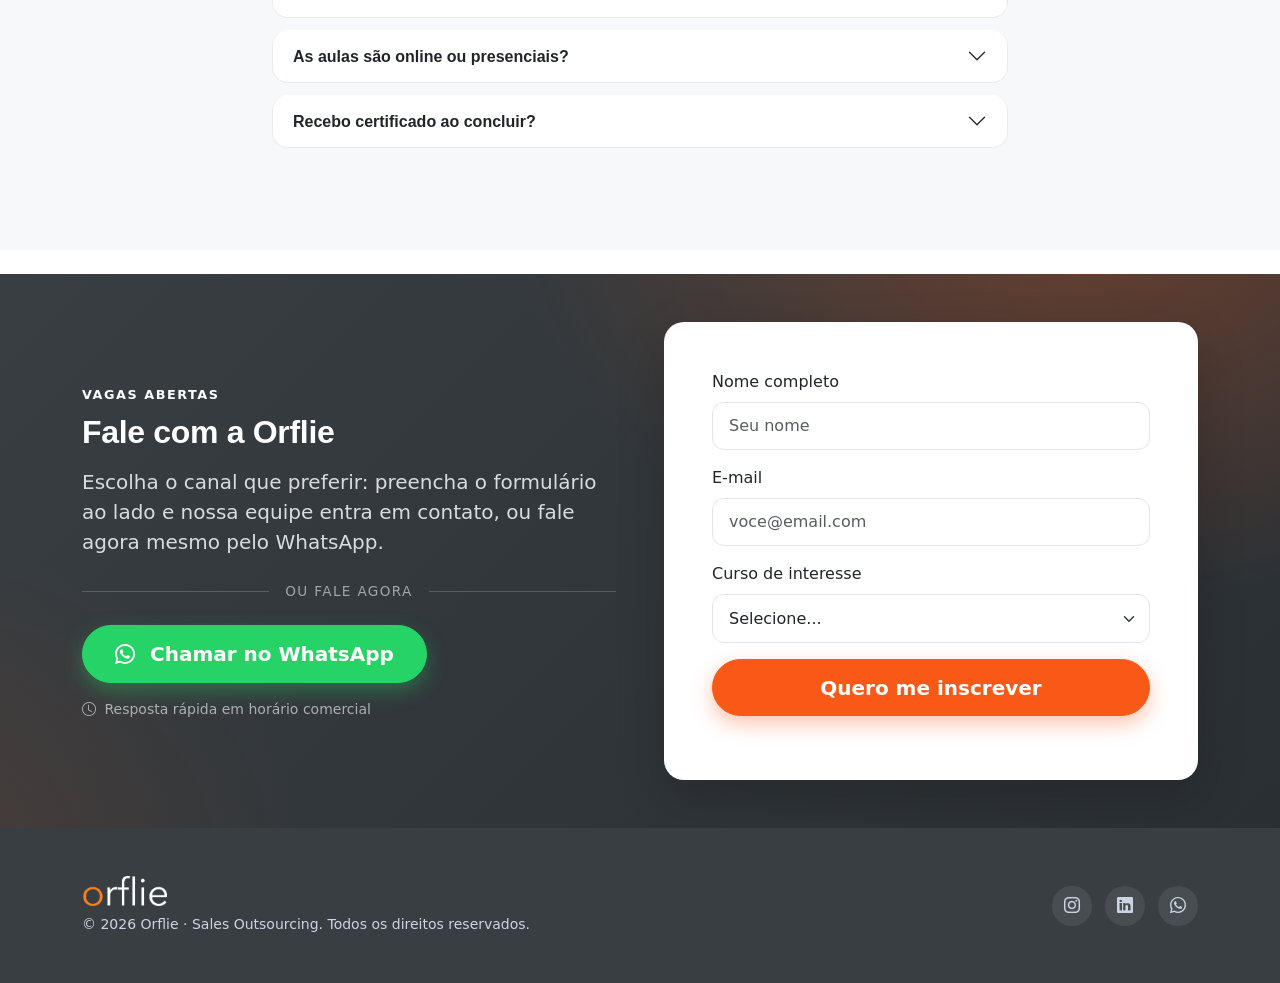
==== commit 83ca14d9: "feat: integra formulario de inscricao ao Orflie CRM (orflia.ai) - Envio do formulario via webhook do" ====
--- a/index.html
+++ b/index.html
@@ -11,7 +11,7 @@
   <meta name="author" content="Orflie" />
   <meta name="robots" content="index, follow" />
   <meta name="theme-color" content="#F85916" />
-  <link rel="canonical" href="https://cursos.orflie.com/" />
+  <link rel="canonical" href="https://courses-red-pi.vercel.app/" />
 
   <!-- Open Graph (WhatsApp, Facebook, LinkedIn) -->
   <meta property="og:type" content="website" />
@@ -19,8 +19,8 @@
   <meta property="og:locale" content="pt_BR" />
   <meta property="og:title" content="Orflie - Plataforma de Cursos" />
   <meta property="og:description" content="Forme-se como SDR ou Closer com metodologia prática de vendas. Do primeiro contato ao fechamento." />
-  <meta property="og:url" content="https://cursos.orflie.com/" />
-  <meta property="og:image" content="https://cursos.orflie.com/assets/images/og-image.png" />
+  <meta property="og:url" content="https://courses-red-pi.vercel.app/" />
+  <meta property="og:image" content="https://courses-red-pi.vercel.app/assets/images/og-image.png" />
   <meta property="og:image:width" content="1200" />
   <meta property="og:image:height" content="630" />
   <meta property="og:image:alt" content="Orflie - Plataforma de Cursos de SDR e Closer" />
@@ -29,14 +29,14 @@
   <meta name="twitter:card" content="summary_large_image" />
   <meta name="twitter:title" content="Orflie - Plataforma de Cursos" />
   <meta name="twitter:description" content="Forme-se como SDR ou Closer com metodologia prática de vendas. Do primeiro contato ao fechamento." />
-  <meta name="twitter:image" content="https://cursos.orflie.com/assets/images/og-image.png" />
+  <meta name="twitter:image" content="https://courses-red-pi.vercel.app/assets/images/og-image.png" />
 
   <!-- Favicon -->
   <link rel="icon" href="assets/images/favicon.ico" sizes="any" />
   <link rel="shortcut icon" href="assets/images/favicon.ico" />
 
   <!-- ===== Segurança aplicável via meta (as demais vêm por HTTP header) ===== -->
-  <meta http-equiv="Content-Security-Policy" content="default-src 'self'; script-src 'self' https://cdn.jsdelivr.net; style-src 'self' https://cdn.jsdelivr.net https://fonts.googleapis.com 'unsafe-inline'; font-src 'self' https://cdn.jsdelivr.net https://fonts.gstatic.com; img-src 'self' data:; connect-src 'self'; base-uri 'self'; form-action 'self'; object-src 'none'" />
+  <meta http-equiv="Content-Security-Policy" content="default-src 'self'; script-src 'self' https://cdn.jsdelivr.net; style-src 'self' https://cdn.jsdelivr.net https://fonts.googleapis.com 'unsafe-inline'; font-src 'self' https://cdn.jsdelivr.net https://fonts.gstatic.com; img-src 'self' data:; connect-src 'self' https://orflia.ai; base-uri 'self'; form-action 'self'; object-src 'none'" />
   <meta name="referrer" content="strict-origin-when-cross-origin" />
 
   <!-- ===== Fontes ===== -->
@@ -64,10 +64,10 @@
     "@graph": [
       {
         "@type": "EducationalOrganization",
-        "@id": "https://cursos.orflie.com/#organizacao",
+        "@id": "https://courses-red-pi.vercel.app/#organizacao",
         "name": "Orflie",
-        "url": "https://cursos.orflie.com/",
-        "logo": "https://cursos.orflie.com/assets/images/orflie-light.png",
+        "url": "https://courses-red-pi.vercel.app/",
+        "logo": "https://courses-red-pi.vercel.app/assets/images/orflie-light.png",
         "description": "Plataforma de cursos de vendas da Orflie: formação prática para SDR e Closer.",
         "sameAs": [
           "https://www.instagram.com/orflie_group/",
@@ -78,13 +78,13 @@
         "@type": "Course",
         "name": "Curso de SDR",
         "description": "Sales Development Representative: prospecção ativa, qualificação de leads (BANT, GPCT), cadências, uso de CRM e agendamento de reuniões qualificadas.",
-        "provider": { "@id": "https://cursos.orflie.com/#organizacao" }
+        "provider": { "@id": "https://courses-red-pi.vercel.app/#organizacao" }
       },
       {
         "@type": "Course",
         "name": "Curso de Closer",
         "description": "Especialista em fechamento: condução de reuniões, técnicas de negociação e rapport, quebra de objeções e follow-up estratégico.",
-        "provider": { "@id": "https://cursos.orflie.com/#organizacao" }
+        "provider": { "@id": "https://courses-red-pi.vercel.app/#organizacao" }
       }
     ]
   }
@@ -427,19 +427,19 @@
         <div class="col-lg-6">
           <div class="card border-0 shadow-lg" style="border-radius:var(--radius)">
             <div class="card-body p-4 p-md-5">
-              <!-- Ajuste o action para o seu backend / serviço de formulário -->
-              <form>
+              <!-- Integrado ao Orflie CRM (orflia.ai) — envio tratado em assets/js/main.js -->
+              <form id="form-inscricao" novalidate>
                 <div class="mb-3">
-                  <label class="form-label fw-500">Nome completo</label>
-                  <input type="text" class="form-control" placeholder="Seu nome" required />
+                  <label class="form-label" for="f-nome">Nome completo</label>
+                  <input type="text" id="f-nome" name="nome" class="form-control" placeholder="Seu nome" autocomplete="name" required />
                 </div>
                 <div class="mb-3">
-                  <label class="form-label">E-mail</label>
-                  <input type="email" class="form-control" placeholder="voce@email.com" required />
+                  <label class="form-label" for="f-email">E-mail</label>
+                  <input type="email" id="f-email" name="email" class="form-control" placeholder="voce@email.com" autocomplete="email" required />
                 </div>
                 <div class="mb-3">
-                  <label class="form-label">Curso de interesse</label>
-                  <select class="form-select" required>
+                  <label class="form-label" for="f-curso">Curso de interesse</label>
+                  <select id="f-curso" name="curso" class="form-select" required>
                     <option value="" selected disabled>Selecione...</option>
                     <option>SDR</option>
                     <option>Closer</option>
@@ -447,6 +447,7 @@
                   </select>
                 </div>
                 <button type="submit" class="btn btn-primary w-100 btn-lg">Quero me inscrever</button>
+                <div id="form-feedback" class="mt-3" role="status" aria-live="polite"></div>
               </form>
             </div>
           </div>
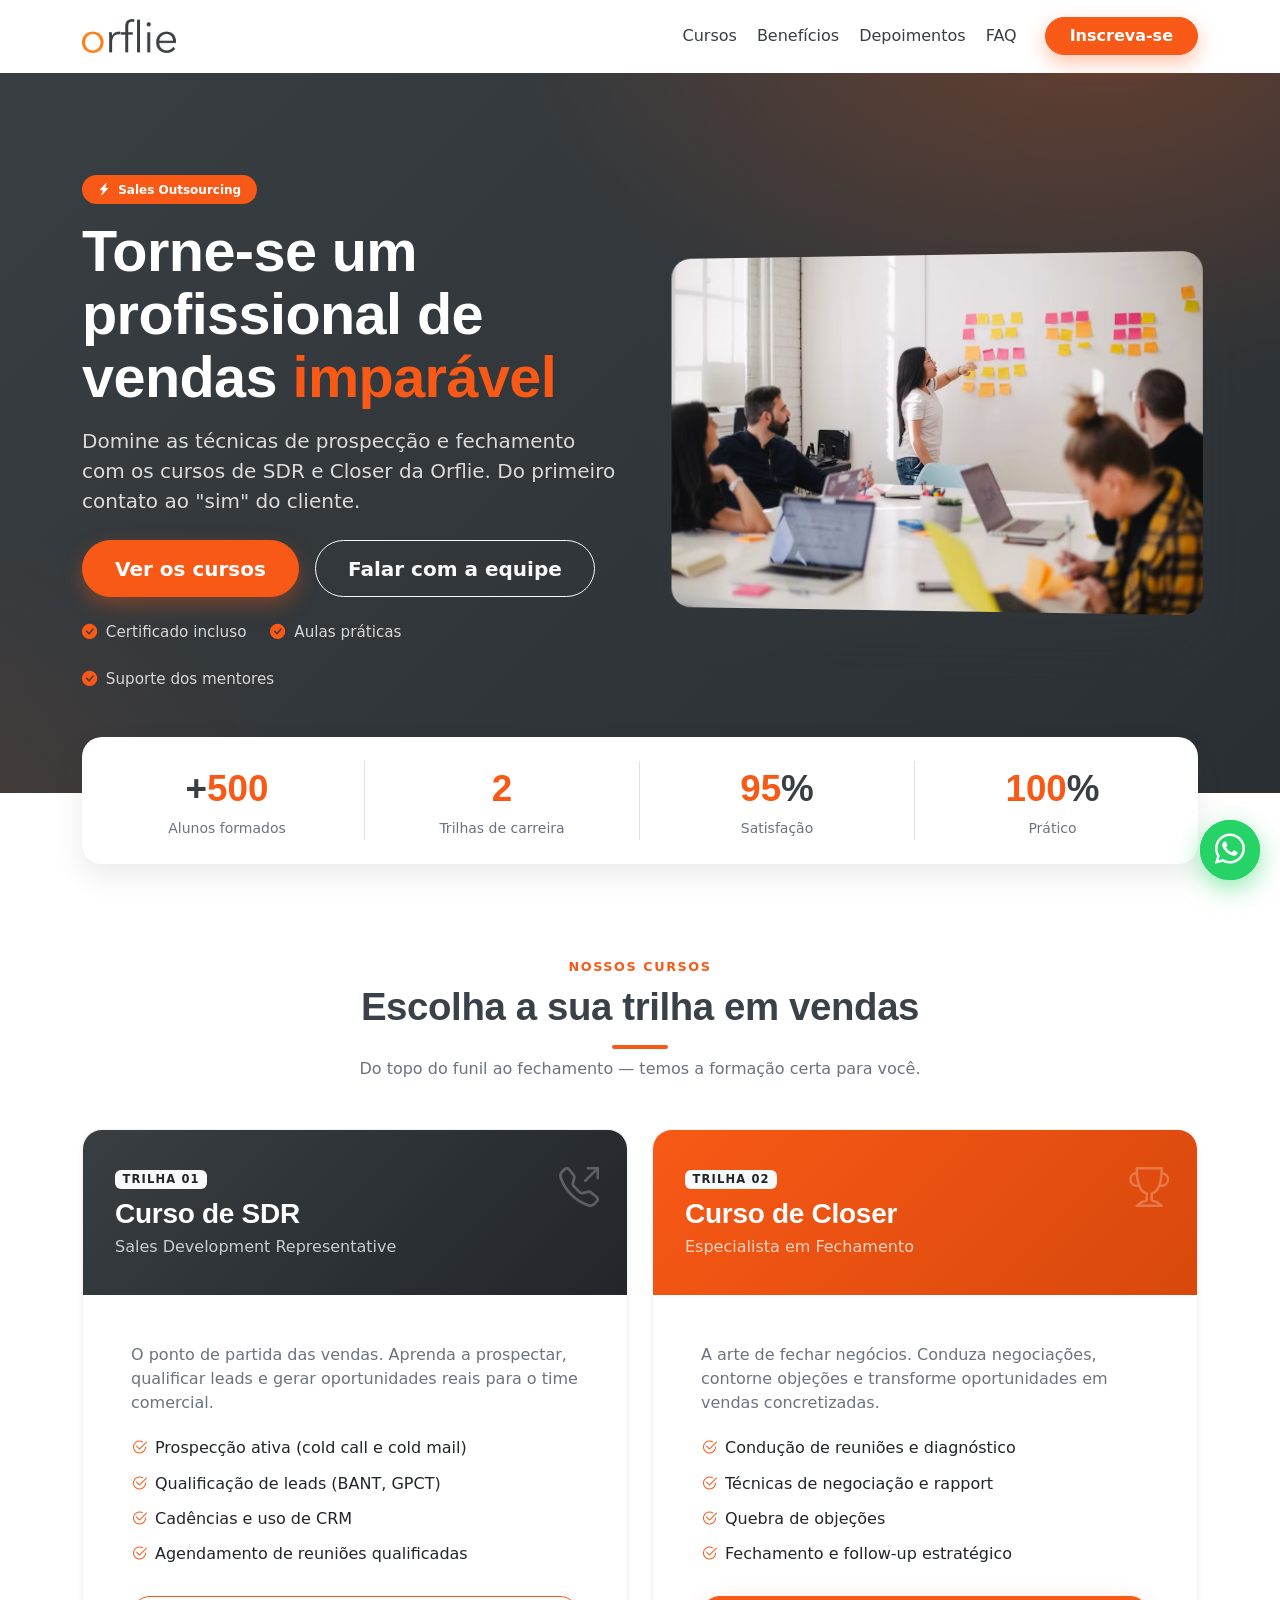
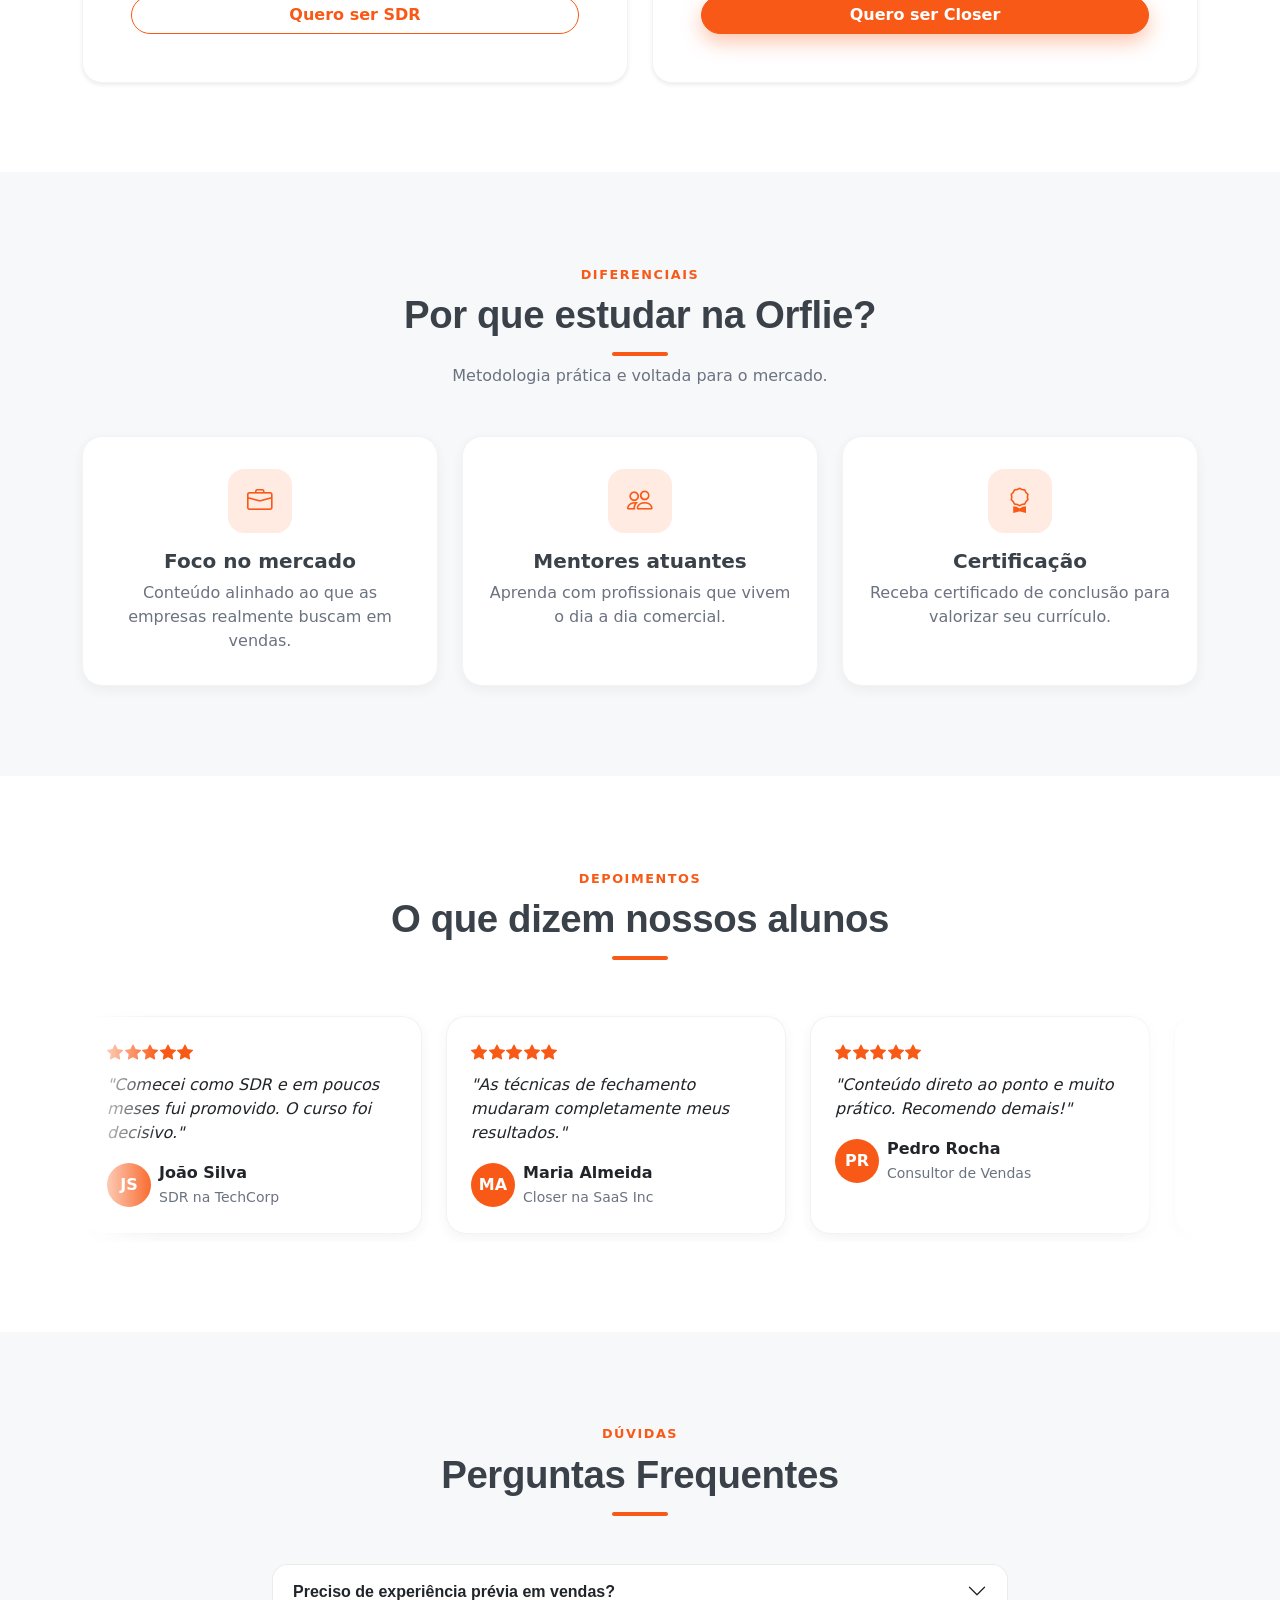
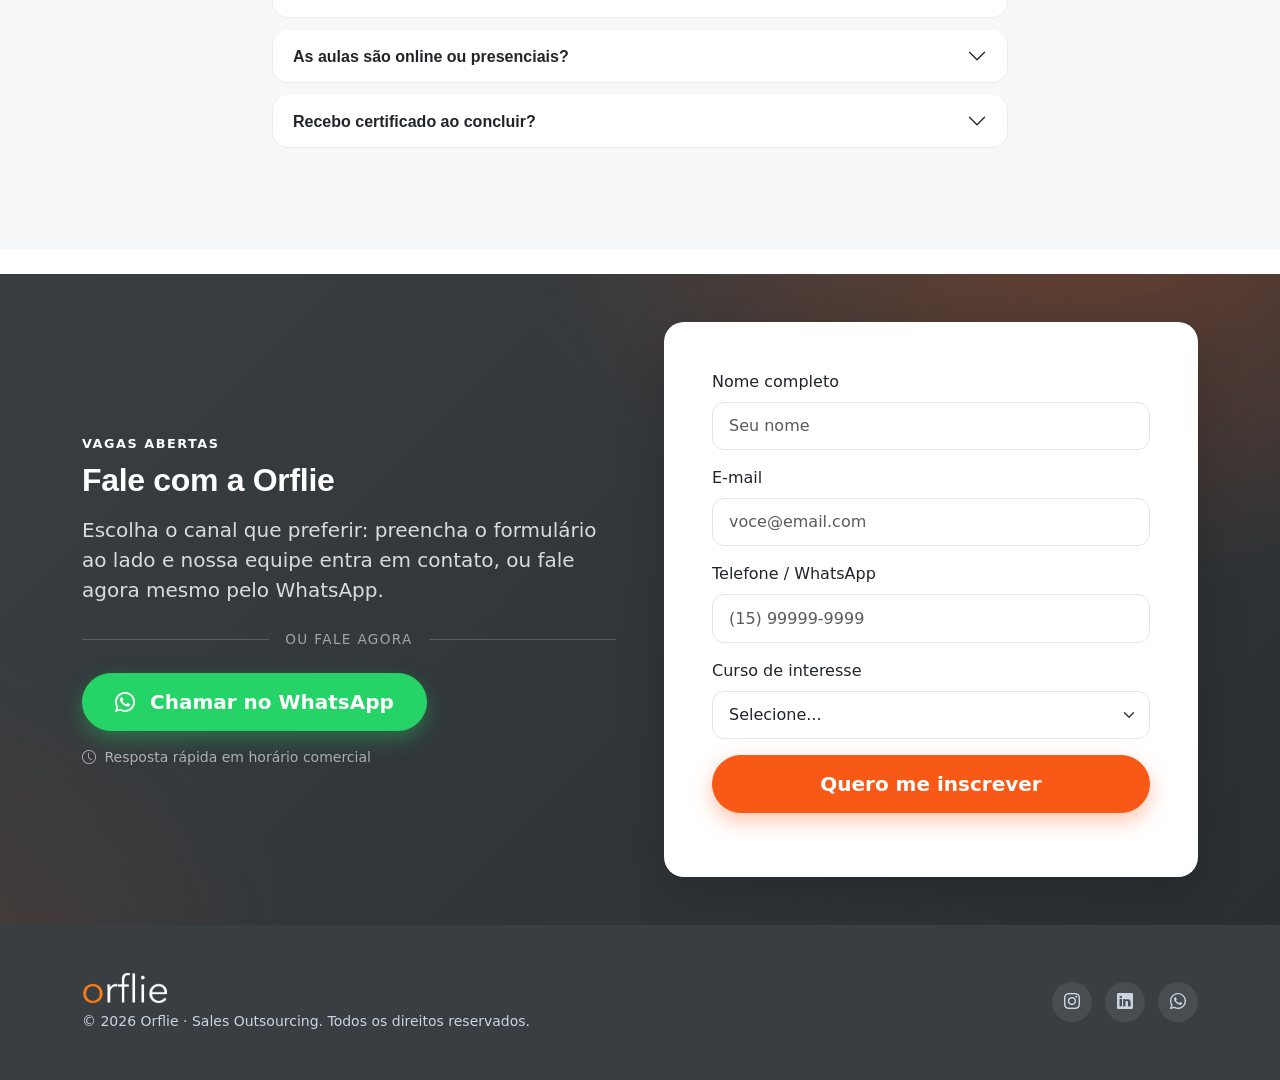
==== commit 43f76bb3: "feat: adiciona campo de telefone/WhatsApp no formulario - Campo obrigatorio "telefone" enviado ao Or" ====
--- a/index.html
+++ b/index.html
@@ -438,6 +438,11 @@
                   <input type="email" id="f-email" name="email" class="form-control" placeholder="voce@email.com" autocomplete="email" required />
                 </div>
                 <div class="mb-3">
+                  <label class="form-label" for="f-telefone">Telefone / WhatsApp</label>
+                  <input type="tel" id="f-telefone" name="telefone" class="form-control" placeholder="(15) 99999-9999" autocomplete="tel" inputmode="numeric" maxlength="15" pattern="\(\d{2}\) \d{4,5}-\d{4}" required />
+                  <div class="invalid-feedback">Informe um telefone válido com DDD.</div>
+                </div>
+                <div class="mb-3">
                   <label class="form-label" for="f-curso">Curso de interesse</label>
                   <select id="f-curso" name="curso" class="form-select" required>
                     <option value="" selected disabled>Selecione...</option>
